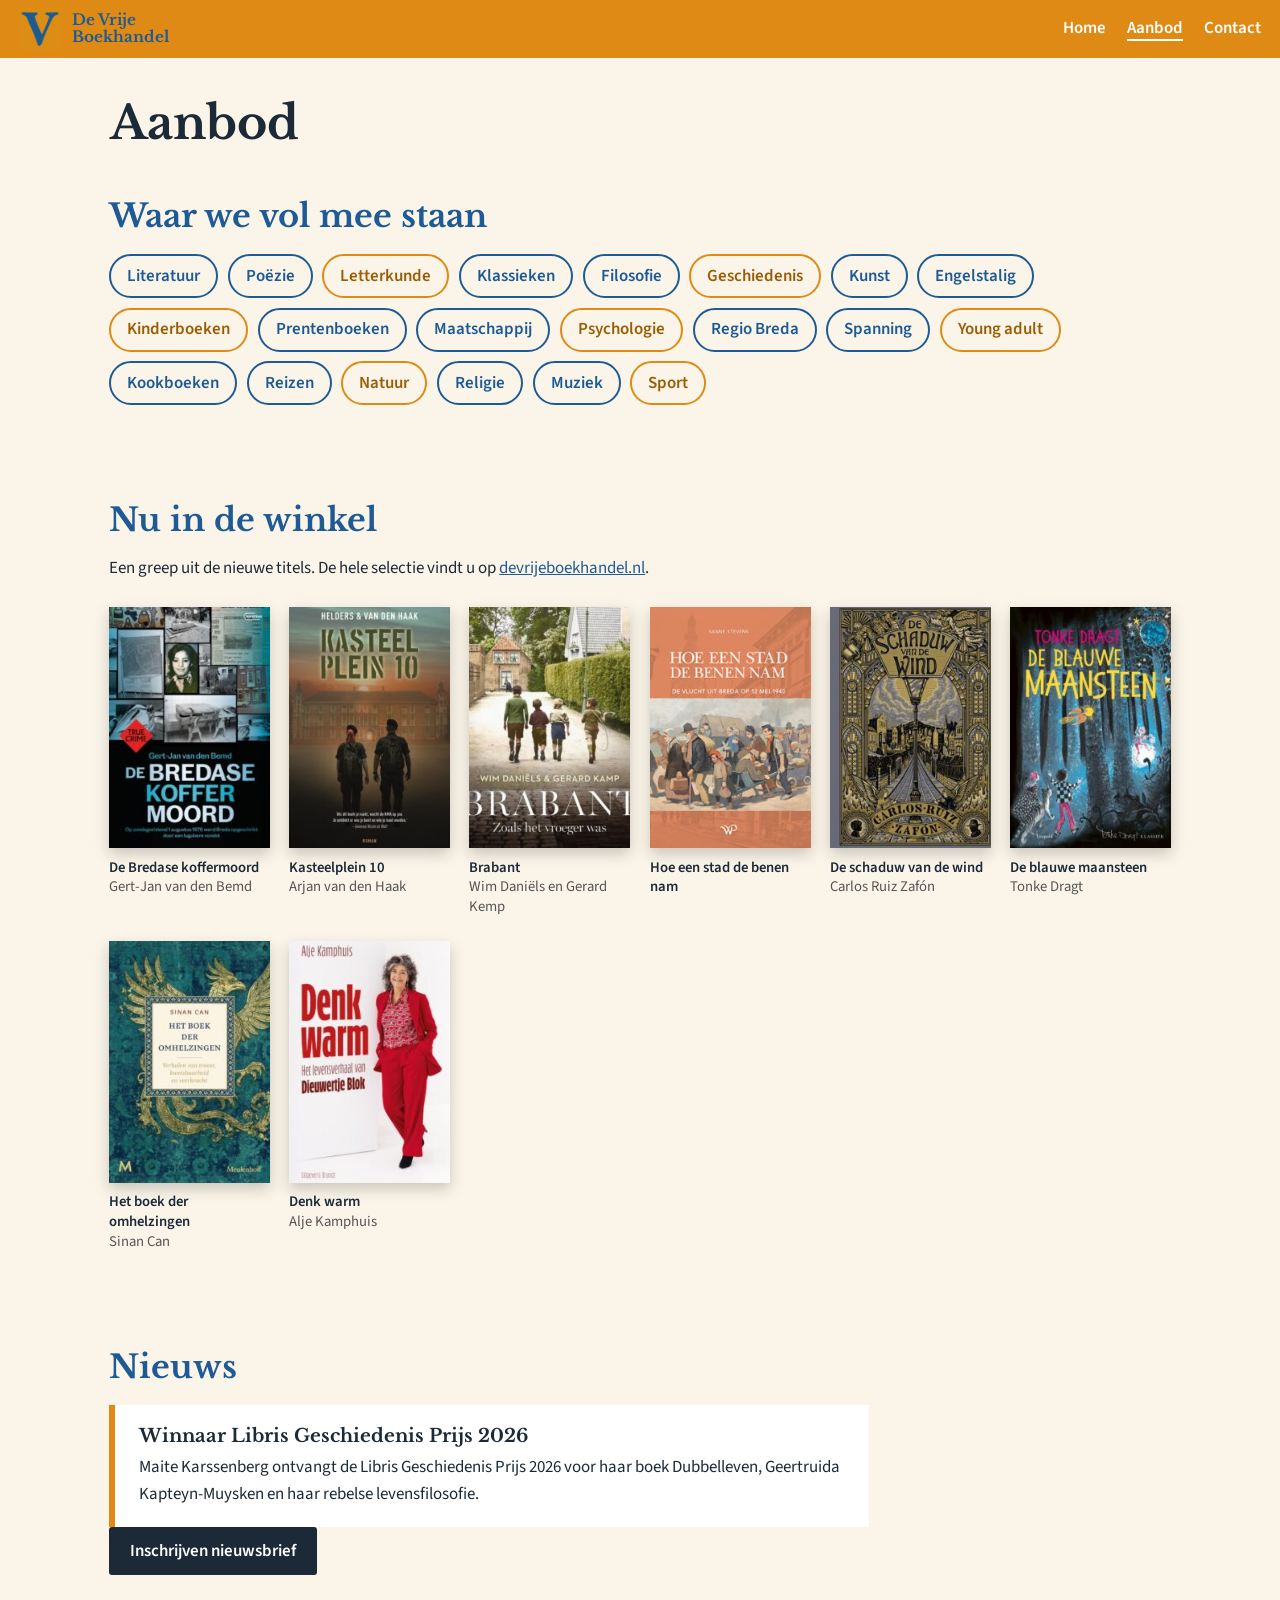
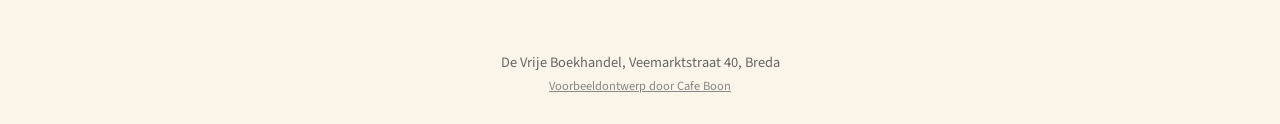
==== aanbod.html @ b61c5116 "Website opgedeeld in meerdere pagina's" ====
<!doctype html>
<html lang="nl">
<head>
<meta charset="utf-8">
<meta name="viewport" content="width=device-width, initial-scale=1">
<meta name="robots" content="noindex">
<title>Aanbod | De Vrije Boekhandel</title>
<meta name="description" content="De Vrije Boekhandel, onafhankelijke boekhandel op een beeldbepalende hoek van de Veemarktstraat in Breda. Open van maandag tot en met zondag.">
<meta property="og:title" content="De Vrije Boekhandel Breda">
<meta property="og:description" content="Onafhankelijke boekhandel sinds 1973, Veemarktstraat 40 in Breda.">
<meta property="og:image" content="images/winkel.jpg">
<link rel="icon" href="images/logo.png">
<link rel="preconnect" href="https://fonts.googleapis.com">
<link rel="preconnect" href="https://fonts.gstatic.com" crossorigin>
<link href="https://fonts.googleapis.com/css2?family=Libre+Baskerville:ital,wght@0,400;0,700;1,400&family=Source+Sans+3:wght@400;600&display=swap" rel="stylesheet">
<link rel="stylesheet" href="style.css">
</head>
<body>
<header class="top">
<a class="brand" href="index.html"><img alt="" src="images/logo.png"/><span>De Vrije<br/>Boekhandel</span></a>
<nav><a href="index.html">Home</a><a aria-current="page" href="aanbod.html">Aanbod</a><a href="contact.html">Contact</a></nav>
</header>
<div aria-label="Pagina's" class="sn-bar" role="navigation"><a class="sn-link" href="index.html">Home</a><a aria-current="page" class="sn-link" href="aanbod.html">Aanbod</a><a class="sn-link" href="contact.html">Contact</a></div>
<div class="sn-head"><h1>Aanbod</h1></div>
<section class="wrap" id="onderwerpen">
<h2>Waar we vol mee staan</h2>
<ul class="topics">
<li>Literatuur</li><li>Poëzie</li><li>Letterkunde</li><li>Klassieken</li><li>Filosofie</li><li>Geschiedenis</li>
<li>Kunst</li><li>Engelstalig</li><li>Kinderboeken</li><li>Prentenboeken</li><li>Maatschappij</li><li>Psychologie</li>
<li>Regio Breda</li><li>Spanning</li><li>Young adult</li><li>Kookboeken</li><li>Reizen</li><li>Natuur</li>
<li>Religie</li><li>Muziek</li><li>Sport</li>
</ul>
</section>
<section class="wrap" id="nu">
<h2>Nu in de winkel</h2>
<p class="sub">Een greep uit de nieuwe titels. De hele selectie vindt u op <a href="https://www.devrijeboekhandel.nl/">devrijeboekhandel.nl</a>.</p>
<ul class="shelf">
<li><img alt="De Bredase koffermoord" src="images/covers/9789022343548.jpg"/><span>De Bredase koffermoord<br/><em>Gert-Jan van den Bemd</em></span></li>
<li><img alt="Kasteelplein 10" src="images/covers/9789081739986.jpg"/><span>Kasteelplein 10<br/><em>Arjan van den Haak</em></span></li>
<li><img alt="Brabant" src="images/covers/9789021344096.jpg"/><span>Brabant<br/><em>Wim Daniëls en Gerard Kemp</em></span></li>
<li><img alt="Hoe een stad de benen nam" src="images/covers/9789464566826.jpg"/><span>Hoe een stad de benen nam</span></li>
<li><img alt="De schaduw van de wind" src="images/covers/9789400520684.jpg"/><span>De schaduw van de wind<br/><em>Carlos Ruiz Zafón</em></span></li>
<li><img alt="De blauwe maansteen" src="images/covers/9789025890926.jpg"/><span>De blauwe maansteen<br/><em>Tonke Dragt</em></span></li>
<li><img alt="Het boek der omhelzingen" src="images/covers/9789089684578.jpg"/><span>Het boek der omhelzingen<br/><em>Sinan Can</em></span></li>
<li><img alt="Denk warm" src="images/covers/9789493319608.jpg"/><span>Denk warm<br/><em>Alje Kamphuis</em></span></li>
</ul>
</section>
<section class="news wrap">
<h2>Nieuws</h2>
<article>
<h3>Winnaar Libris Geschiedenis Prijs 2026</h3>
<p>Maite Karssenberg ontvangt de Libris Geschiedenis Prijs 2026 voor haar boek Dubbelleven, Geertruida Kapteyn-Muysken en haar rebelse levensfilosofie.</p>
</article>
<p><a class="btn alt dark" href="https://www.devrijeboekhandel.nl/inschrijven-nieuwsbrief/">Inschrijven nieuwsbrief</a></p>
</section>
<footer>
<p>De Vrije Boekhandel, Veemarktstraat 40, Breda</p>
<p class="credit"><a href="https://cafeboon.com">Voorbeeldontwerp door Cafe Boon</a></p>
</footer>
<script>try{(function(){
  var h={1:[12,18],2:[10,18],3:[10,18],4:[10,18],5:[10,18],6:[10,17],0:[12,17]};
  var n=new Date(),d=n.getDay(),m=n.getHours()+n.getMinutes()/60,el=document.getElementById('status');
  var r=document.querySelector('tr[data-d="'+d+'"]');if(r)r.className='today';
  if(m>=h[d][0]&&m<h[d][1]){el.textContent='Vandaag open tot '+h[d][1]+'.00 uur';el.className='status yes'}
  else{el.textContent='Nu gesloten'}
})();}catch(e){}</script>
</body></html>
---- style.css ----
:root{--orange:#de8a14;--blue:#1d5a96;--ink:#1c2a38;--cream:#fbf5e9;--line:#e6dcc6}
*{box-sizing:border-box}
body{margin:0;font-family:"Source Sans 3",sans-serif;font-size:1.06rem;color:var(--ink);background:var(--cream);line-height:1.6}
h1,h2,h3{font-family:"Libre Baskerville",serif;line-height:1.2;margin:0 0 .6em}
h2{font-size:clamp(1.5rem,3.5vw,2rem);color:var(--blue)}
a{color:var(--blue)}
.top{display:flex;align-items:center;justify-content:space-between;padding:.5rem 1.2rem;background:var(--orange);position:sticky;top:0;z-index:5}
.brand{display:flex;align-items:center;gap:.7rem;text-decoration:none;color:var(--blue);font-family:"Libre Baskerville",serif;font-weight:700;line-height:1.1;font-size:.95rem}
.brand img{height:42px;border-radius:3px}
.top nav a{color:#fff;text-decoration:none;margin-left:1.3rem;font-weight:600}
.hero{position:relative;height:72vh;min-height:420px;background:#223}
.hero>img{width:100%;height:100%;object-fit:cover;display:block}
.hero-card{position:absolute;left:max(1.2rem,calc((100vw - 1100px)/2));bottom:2.2rem;background:var(--cream);padding:1.8rem 2rem;max-width:460px;border-top:6px solid var(--orange);box-shadow:0 10px 30px rgba(0,0,0,.25)}
.hero-card h1{font-size:clamp(1.8rem,4.5vw,2.5rem);color:var(--blue);margin:.1em 0 .4em}
.kicker{font-size:.8rem;text-transform:uppercase;letter-spacing:.12em;font-weight:600;margin:0;color:#8a5a0a}
.status{font-weight:600;margin:.2rem 0 1rem;color:#777}.status.yes{color:#2e7d32}
.actions{display:flex;gap:.7rem;flex-wrap:wrap}
.btn{display:inline-block;background:var(--blue);color:#fff;padding:.65rem 1.3rem;text-decoration:none;font-weight:600;border-radius:3px}
.btn.alt{background:var(--orange);color:#fff}.btn.dark{background:var(--ink)}
.intro{max-width:760px;margin:0 auto;padding:3.5rem 1.2rem 1rem;font-family:"Libre Baskerville",serif;font-size:1.15rem}
.trad{font-style:italic;color:var(--blue)}
.wrap{max-width:1100px;margin:0 auto;padding:3rem 1.2rem}
.topics{list-style:none;padding:0;margin:0;display:flex;flex-wrap:wrap;gap:.6rem}
.topics li{border:2px solid var(--blue);color:var(--blue);padding:.4rem 1rem;border-radius:999px;font-weight:600}
.topics li:nth-child(3n){border-color:var(--orange);color:#9a5d05}
.sub{margin-top:-.2rem}
.shelf{list-style:none;padding:0;margin:1.5rem 0 0;display:grid;grid-template-columns:repeat(auto-fill,minmax(150px,1fr));gap:1.5rem 1.2rem}
.shelf img{width:100%;aspect-ratio:2/3;object-fit:cover;display:block;box-shadow:0 6px 14px rgba(0,0,0,.2);background:#ddd}
.shelf span{display:block;margin-top:.6rem;font-size:.92rem;line-height:1.35;font-weight:600}
.shelf em{font-weight:400;font-style:normal;color:#555}
.news article{background:#fff;border-left:6px solid var(--orange);padding:1.2rem 1.5rem;max-width:760px}
.news h3{font-size:1.15rem;margin-bottom:.4em}.news p{margin:0}
.visit{background:#fff;border-top:1px solid var(--line)}
.two{display:grid;grid-template-columns:1fr 1fr;gap:3rem}
table{border-collapse:collapse;width:100%;max-width:380px}
th{text-align:left;font-weight:400}td{text-align:right}
th,td{padding:.5rem 0;border-bottom:1px solid var(--line)}
tr.today{font-weight:600;color:var(--blue)}
footer{text-align:center;padding:1.5rem 1rem;font-size:.9rem;color:#666;background:var(--cream)}
footer p{margin:.2rem}.credit{font-size:.78rem}.credit a{color:#888}
@media(max-width:760px){
.top nav{display:none}
.hero{height:auto;min-height:0}.hero>img{height:260px}
.hero-card{position:static;max-width:none;box-shadow:none}
.two{grid-template-columns:1fr;gap:2rem}}
/* sitenav:start */
.sn-bar{display:none;gap:6px;overflow-x:auto;white-space:nowrap;-webkit-overflow-scrolling:touch;padding:8px 12px;background:inherit;color:inherit;font:inherit;line-height:1.2;border-bottom:1px solid rgba(128,128,128,.35);box-sizing:border-box;max-width:100%}
.sn-bar a.sn-link{flex:0 0 auto;padding:9px 15px;border-radius:999px;color:inherit;text-decoration:none;font-size:15px;font-weight:600;letter-spacing:0;text-transform:none;margin:0}
.sn-bar a.sn-link[aria-current="page"]{background:rgba(128,128,128,.2);box-shadow:inset 0 -2px 0 currentColor}
@media(max-width:760px){.sn-bar{display:flex}}
nav a[aria-current="page"]:not(.cta):not(.btn):not(.call){text-decoration:underline;text-underline-offset:6px;text-decoration-thickness:2px}
.sn-head{max-width:1100px;margin:0 auto;padding:40px 20px 0;box-sizing:border-box}
.sn-head h1{margin:0;color:inherit;font-size:clamp(30px,5vw,46px);line-height:1.1}
.sn-cards{max-width:1100px;margin:0 auto;padding:40px 20px;display:grid;grid-template-columns:repeat(auto-fit,minmax(230px,1fr));gap:16px;box-sizing:border-box}
.sn-card{display:block;padding:20px 22px;border:1px solid rgba(128,128,128,.45);border-radius:10px;background:rgba(128,128,128,.07);color:inherit;text-decoration:none;min-width:0}
.sn-card strong{display:block;font-size:1.25em;margin:0 0 6px;color:inherit}
.sn-card span{display:block;opacity:.8;font-size:.95em;line-height:1.4}
.sn-card:hover,.sn-card:focus-visible{border-color:currentColor}
/* sitenav:end */
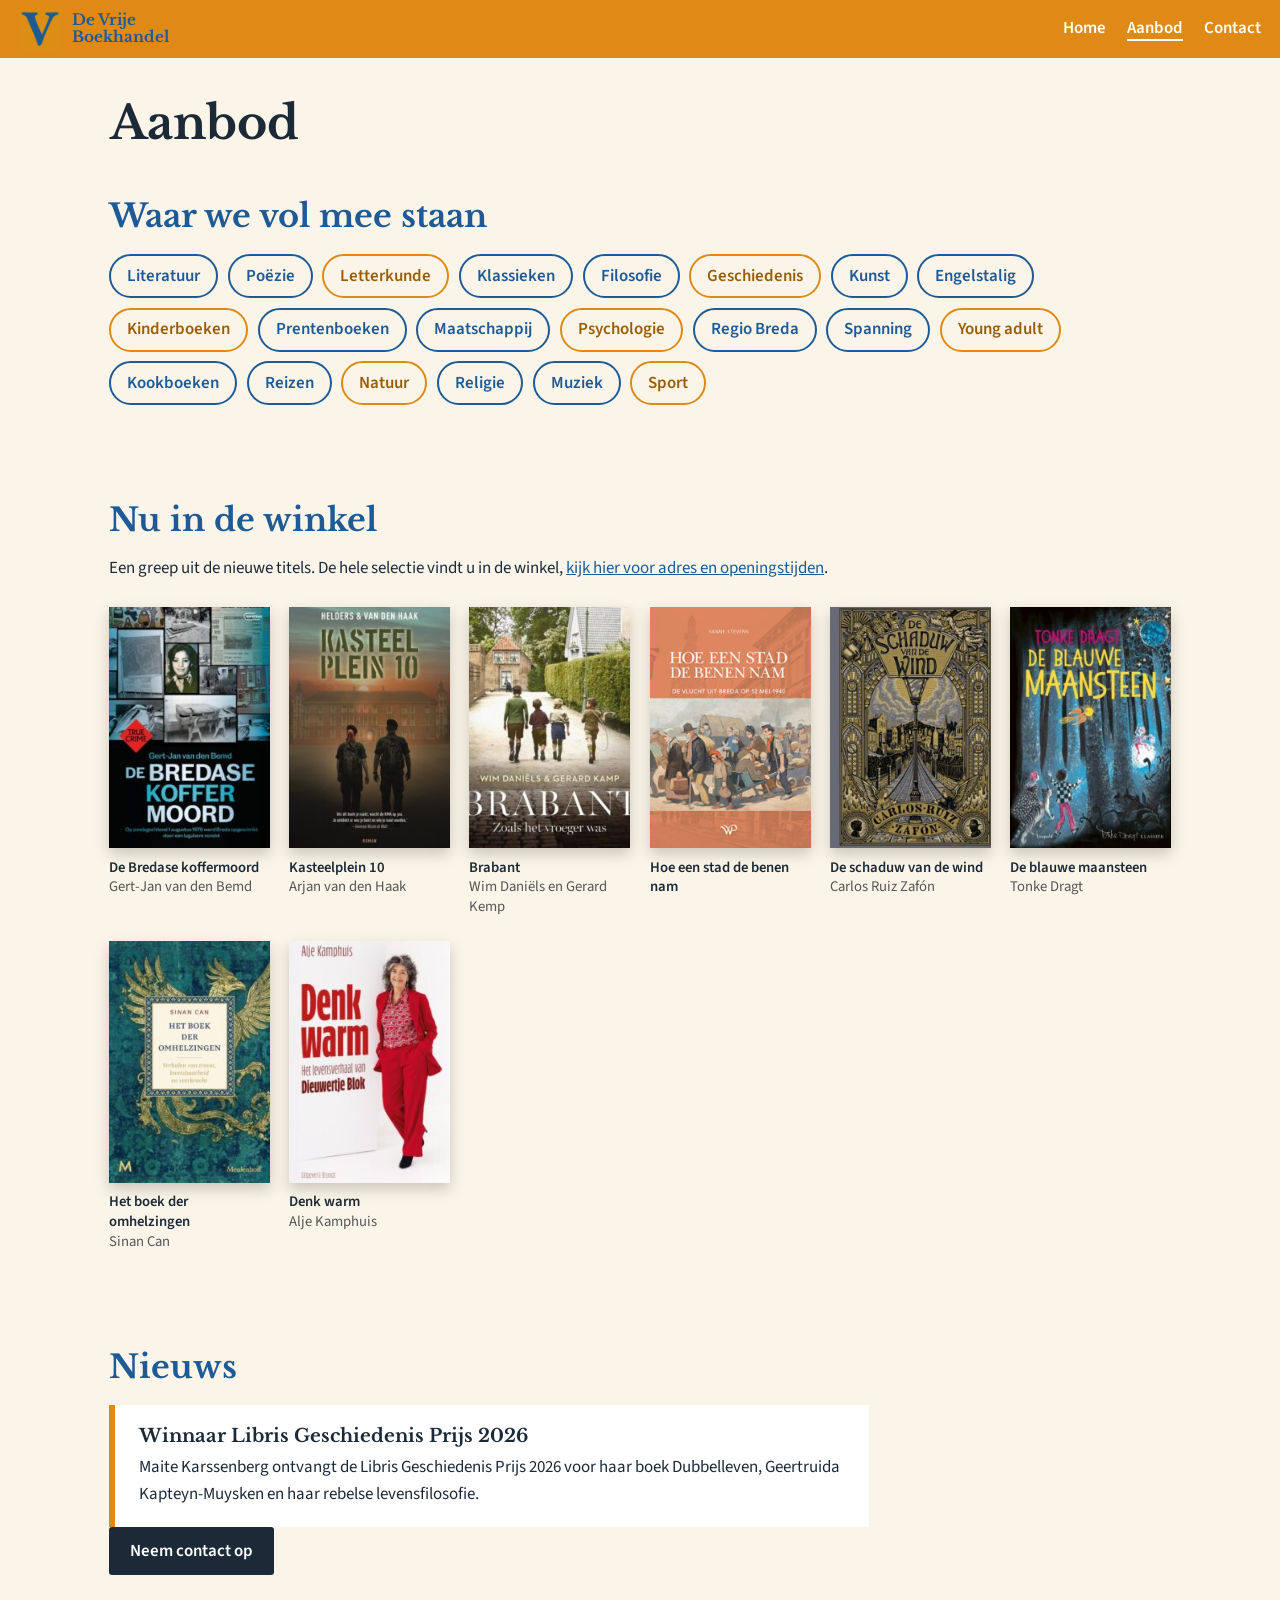
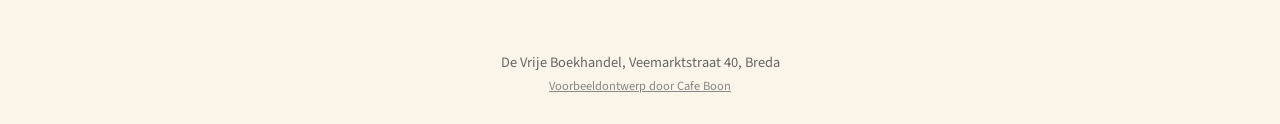
==== commit f05237fa: "Links naar externe websites vervangen door eigen pagina's" ====
--- a/aanbod.html
+++ b/aanbod.html
@@ -33,7 +33,7 @@
 </section>
 <section class="wrap" id="nu">
 <h2>Nu in de winkel</h2>
-<p class="sub">Een greep uit de nieuwe titels. De hele selectie vindt u op <a href="https://www.devrijeboekhandel.nl/">devrijeboekhandel.nl</a>.</p>
+<p class="sub">Een greep uit de nieuwe titels. De hele selectie vindt u in de winkel, <a href="contact.html">kijk hier voor adres en openingstijden</a>.</p>
 <ul class="shelf">
 <li><img alt="De Bredase koffermoord" src="images/covers/9789022343548.jpg"/><span>De Bredase koffermoord<br/><em>Gert-Jan van den Bemd</em></span></li>
 <li><img alt="Kasteelplein 10" src="images/covers/9789081739986.jpg"/><span>Kasteelplein 10<br/><em>Arjan van den Haak</em></span></li>
@@ -51,7 +51,7 @@
 <h3>Winnaar Libris Geschiedenis Prijs 2026</h3>
 <p>Maite Karssenberg ontvangt de Libris Geschiedenis Prijs 2026 voor haar boek Dubbelleven, Geertruida Kapteyn-Muysken en haar rebelse levensfilosofie.</p>
 </article>
-<p><a class="btn alt dark" href="https://www.devrijeboekhandel.nl/inschrijven-nieuwsbrief/">Inschrijven nieuwsbrief</a></p>
+<p><a class="btn alt dark" href="contact.html">Neem contact op</a></p>
 </section>
 <footer>
 <p>De Vrije Boekhandel, Veemarktstraat 40, Breda</p>
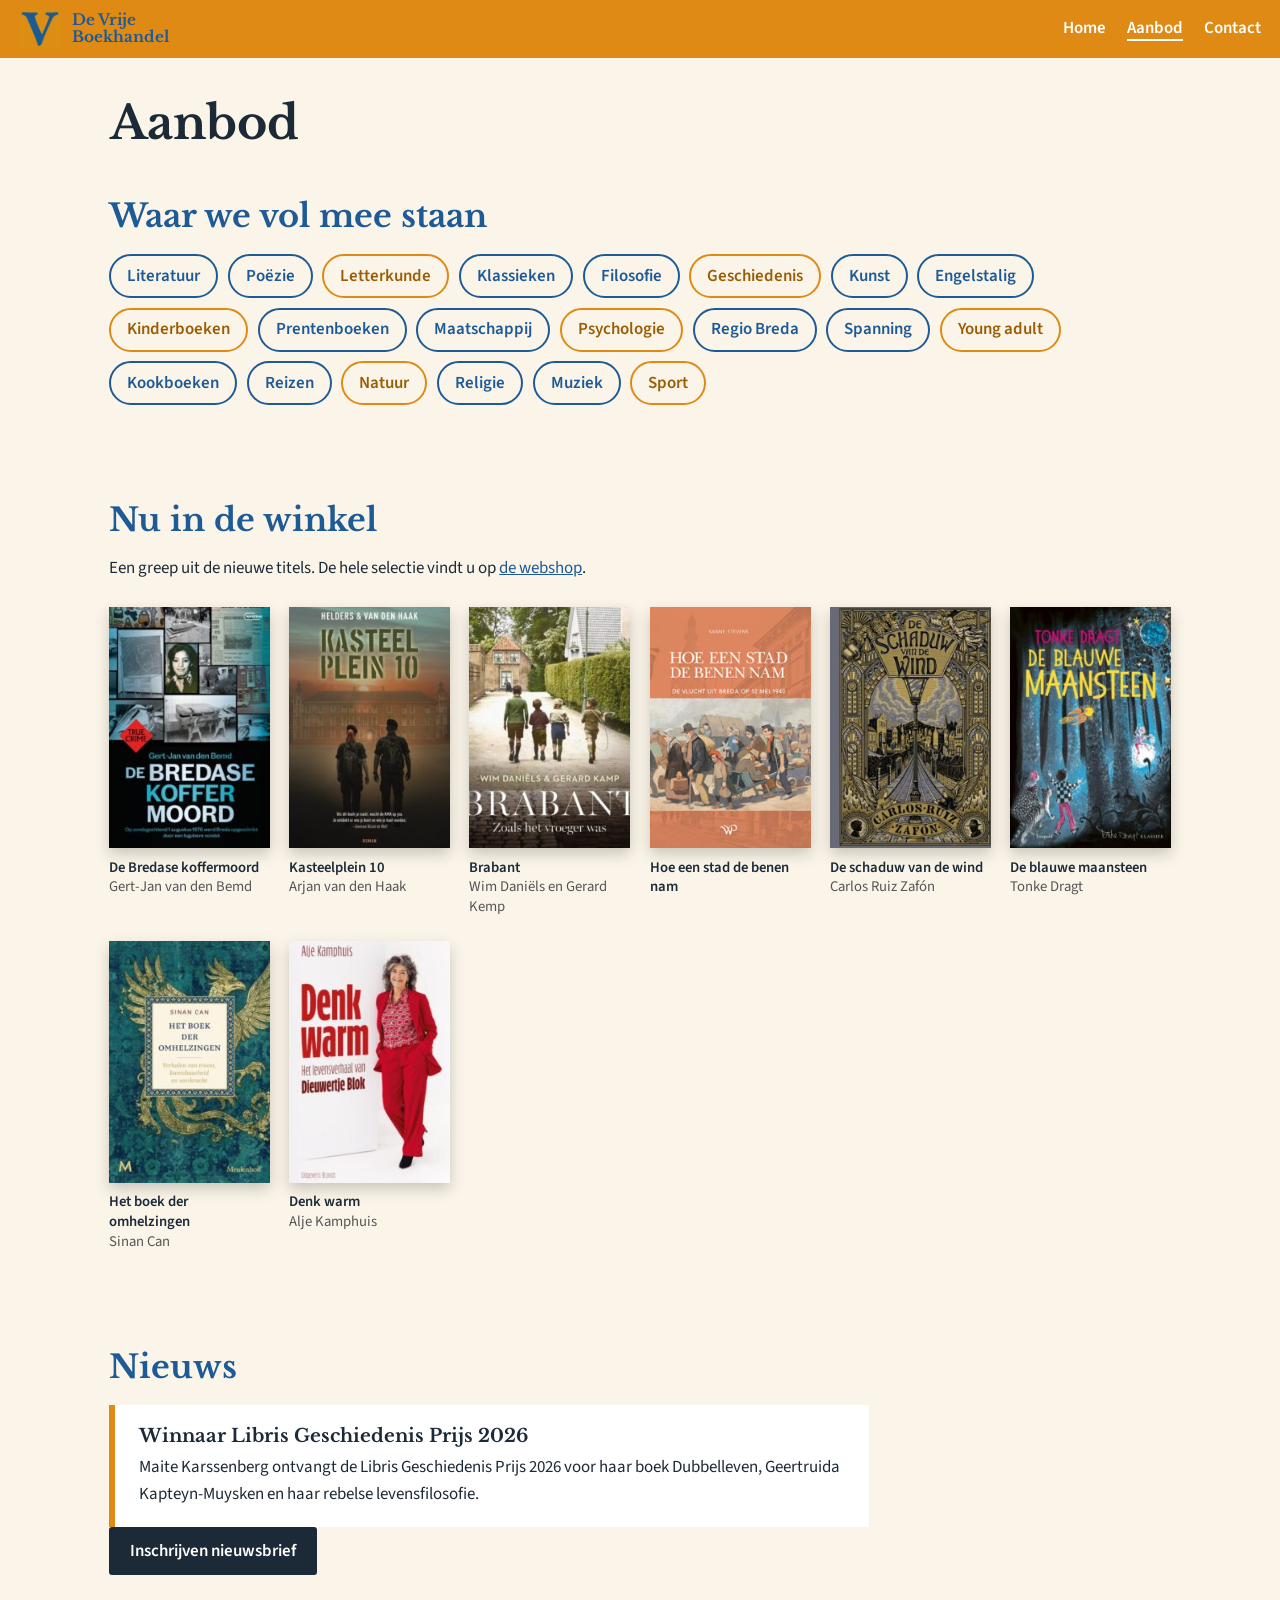
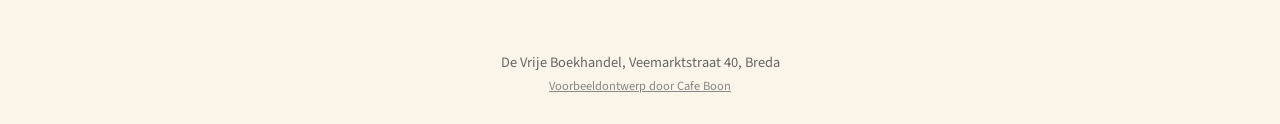
==== commit 2613aa7d: "Links naar externe websites verwijzen naar een eigen binnenkort pagina" ====
--- a/aanbod.html
+++ b/aanbod.html
@@ -33,7 +33,7 @@
 </section>
 <section class="wrap" id="nu">
 <h2>Nu in de winkel</h2>
-<p class="sub">Een greep uit de nieuwe titels. De hele selectie vindt u in de winkel, <a href="contact.html">kijk hier voor adres en openingstijden</a>.</p>
+<p class="sub">Een greep uit de nieuwe titels. De hele selectie vindt u op <a href="binnenkort.html">de webshop</a>.</p>
 <ul class="shelf">
 <li><img alt="De Bredase koffermoord" src="images/covers/9789022343548.jpg"/><span>De Bredase koffermoord<br/><em>Gert-Jan van den Bemd</em></span></li>
 <li><img alt="Kasteelplein 10" src="images/covers/9789081739986.jpg"/><span>Kasteelplein 10<br/><em>Arjan van den Haak</em></span></li>
@@ -51,7 +51,7 @@
 <h3>Winnaar Libris Geschiedenis Prijs 2026</h3>
 <p>Maite Karssenberg ontvangt de Libris Geschiedenis Prijs 2026 voor haar boek Dubbelleven, Geertruida Kapteyn-Muysken en haar rebelse levensfilosofie.</p>
 </article>
-<p><a class="btn alt dark" href="contact.html">Neem contact op</a></p>
+<p><a class="btn alt dark" href="binnenkort.html">Inschrijven nieuwsbrief</a></p>
 </section>
 <footer>
 <p>De Vrije Boekhandel, Veemarktstraat 40, Breda</p>
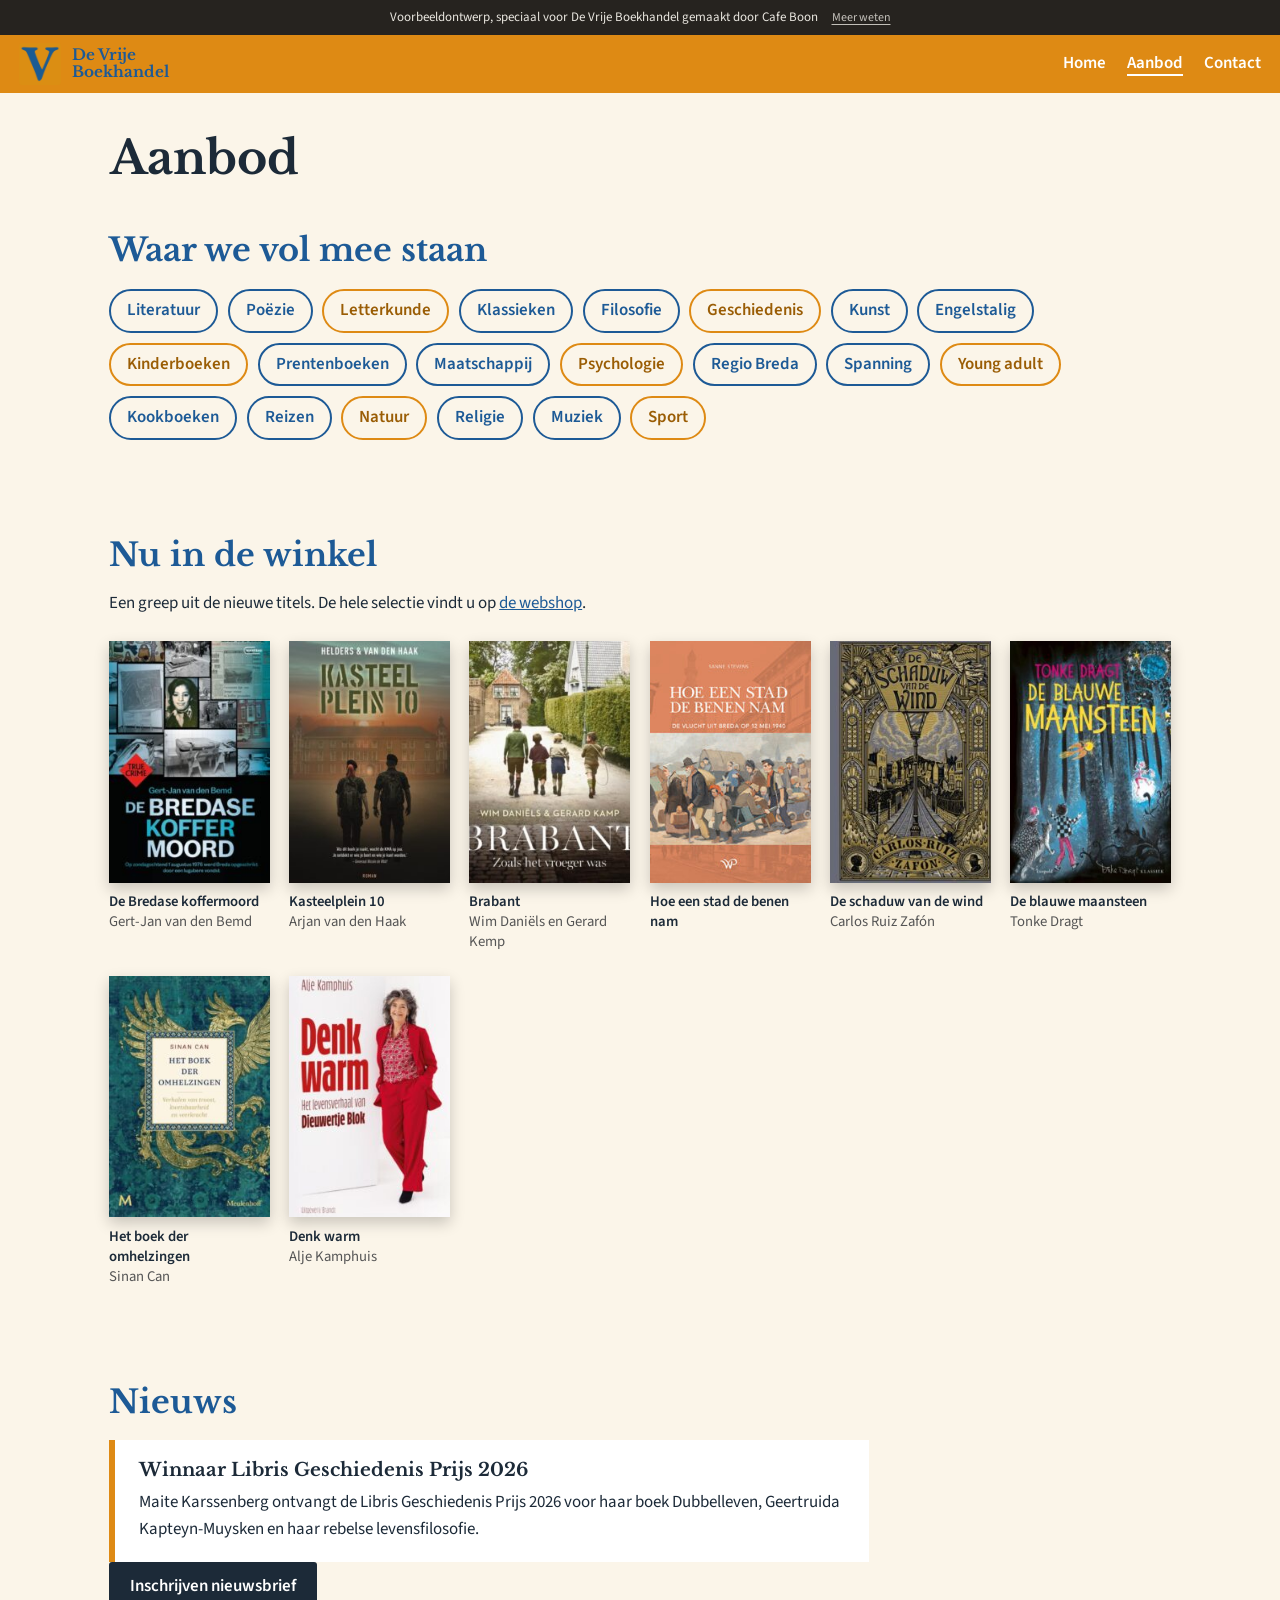
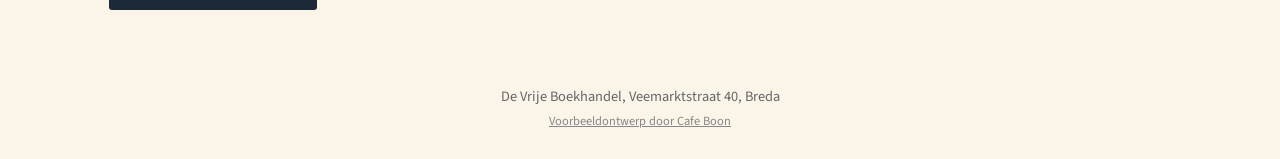
==== commit 8a401f3e: "Werkende formulieren voor afspraken en aanvragen" ====
--- a/aanbod.html
+++ b/aanbod.html
@@ -16,6 +16,7 @@
 <link rel="stylesheet" href="style.css">
 </head>
 <body>
+<div class="vb-banner" role="note"><span>Voorbeeldontwerp, speciaal voor De Vrije Boekhandel gemaakt door Cafe Boon</span><a href="https://cafeboon.com">Meer weten</a></div>
 <header class="top">
 <a class="brand" href="index.html"><img alt="" src="images/logo.png"/><span>De Vrije<br/>Boekhandel</span></a>
 <nav><a href="index.html">Home</a><a aria-current="page" href="aanbod.html">Aanbod</a><a href="contact.html">Contact</a></nav>
@@ -51,7 +52,7 @@
 <h3>Winnaar Libris Geschiedenis Prijs 2026</h3>
 <p>Maite Karssenberg ontvangt de Libris Geschiedenis Prijs 2026 voor haar boek Dubbelleven, Geertruida Kapteyn-Muysken en haar rebelse levensfilosofie.</p>
 </article>
-<p><a class="btn alt dark" href="binnenkort.html">Inschrijven nieuwsbrief</a></p>
+<p><a class="btn alt dark" href="nieuwsbrief.html">Inschrijven nieuwsbrief</a></p>
 </section>
 <footer>
 <p>De Vrije Boekhandel, Veemarktstraat 40, Breda</p>
--- a/style.css
+++ b/style.css
@@ -57,3 +57,31 @@
 .sn-card span{display:block;opacity:.8;font-size:.95em;line-height:1.4}
 .sn-card:hover,.sn-card:focus-visible{border-color:currentColor}
 /* sitenav:end */
+/* voorbeeld-formulier:start */
+@layer sn{.sn-form button.btn{border:0;font:inherit;cursor:pointer;line-height:1.2}}
+.sn-formsec{padding:36px 0 72px}
+.sn-formwrap{max-width:1100px;margin:0 auto;padding:0 20px;box-sizing:border-box}
+.sn-formwrap>h2{margin:0 0 12px}
+.sn-formwrap>.sn-lead,.sn-formwrap>.sn-form,.sn-formwrap>.sn-done{max-width:720px}
+.sn-formwrap .sn-lead{margin:0 0 24px;opacity:.85}
+.sn-form{display:grid;grid-template-columns:1fr 1fr;gap:16px}
+.sn-field{display:flex;flex-direction:column;gap:6px;min-width:0;text-align:left}
+.sn-field.full{grid-column:1/-1}
+.sn-field label{font-size:14px;font-weight:600}
+.sn-field input,.sn-field select,.sn-field textarea{font:inherit;font-size:16px;line-height:1.4;color:inherit;background:rgba(128,128,128,.12);border:1px solid rgba(128,128,128,.55);border-radius:8px;padding:11px 12px;width:100%;box-sizing:border-box;min-width:0;max-width:100%;-webkit-appearance:none;appearance:none}
+.sn-field select{background-image:linear-gradient(45deg,transparent 50%,currentColor 50%),linear-gradient(135deg,currentColor 50%,transparent 50%);background-position:calc(100% - 20px) 50%,calc(100% - 15px) 50%;background-size:5px 5px;background-repeat:no-repeat;padding-right:38px}
+.sn-field select option{color:#111;background:#fff}
+.sn-field textarea{resize:vertical}
+.sn-field input:focus,.sn-field select:focus,.sn-field textarea:focus{outline:2px solid currentColor;outline-offset:1px}
+.sn-done{padding:28px;border:1px solid rgba(128,128,128,.55);border-radius:12px;background:rgba(128,128,128,.1)}
+.sn-done h2{margin:0 0 10px}
+.sn-done p{margin:0}
+.sn-done a{text-decoration:underline;text-underline-offset:3px;font-weight:600}
+.sn-formlink{padding:0 0 56px}
+@media(max-width:640px){.sn-form{grid-template-columns:1fr}.sn-formsec{padding:24px 0 56px}}
+/* voorbeeld-formulier:end */
+/* voorbeeldbanner:start */
+.vb-banner{display:flex;flex-wrap:wrap;justify-content:center;align-items:baseline;gap:2px 14px;padding:8px 16px;background:#26231f;color:#e9e6df;font-size:13px;line-height:1.45;letter-spacing:0;text-transform:none;font-weight:400;text-align:center;position:relative;z-index:1000}
+.vb-banner a{color:inherit;opacity:.8;text-decoration:underline;text-underline-offset:3px;font-size:12px;font-weight:400;white-space:nowrap;letter-spacing:0;text-transform:none}
+.vb-banner a:hover{opacity:1}
+/* voorbeeldbanner:end */
